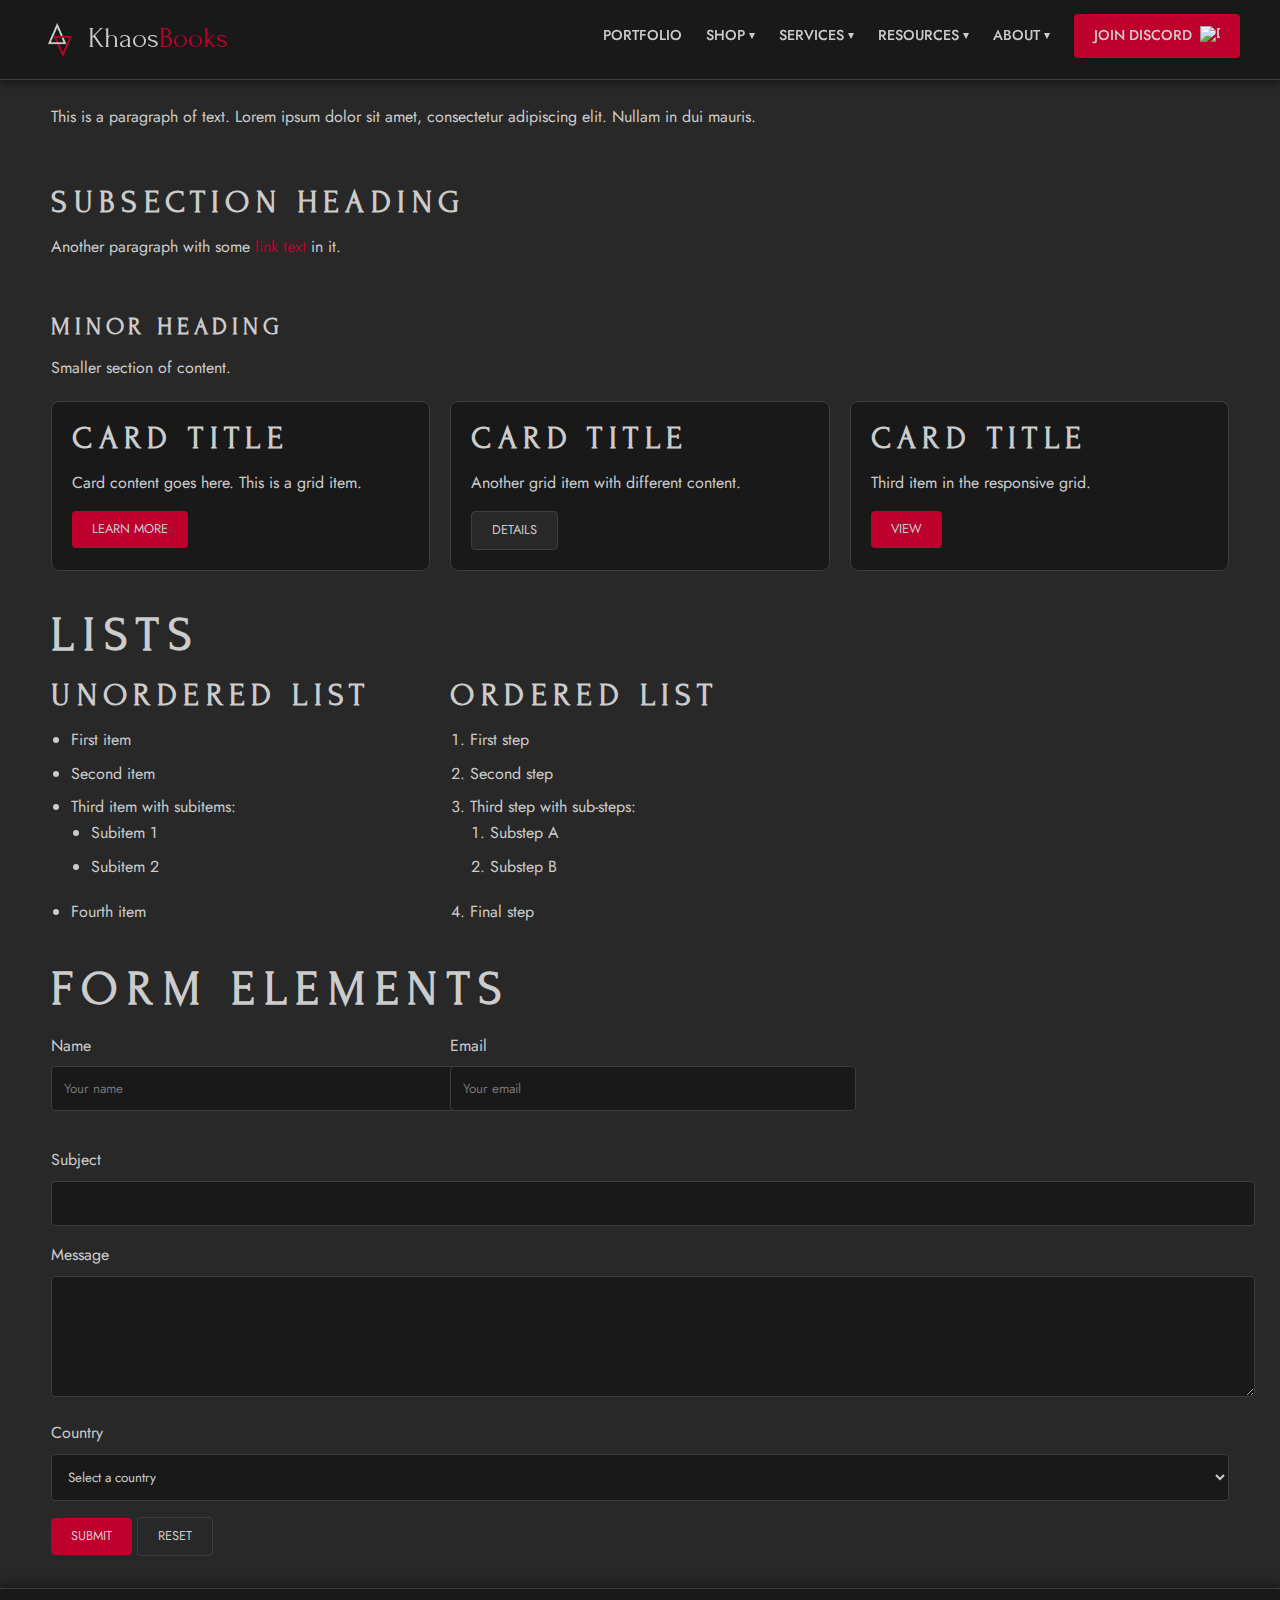
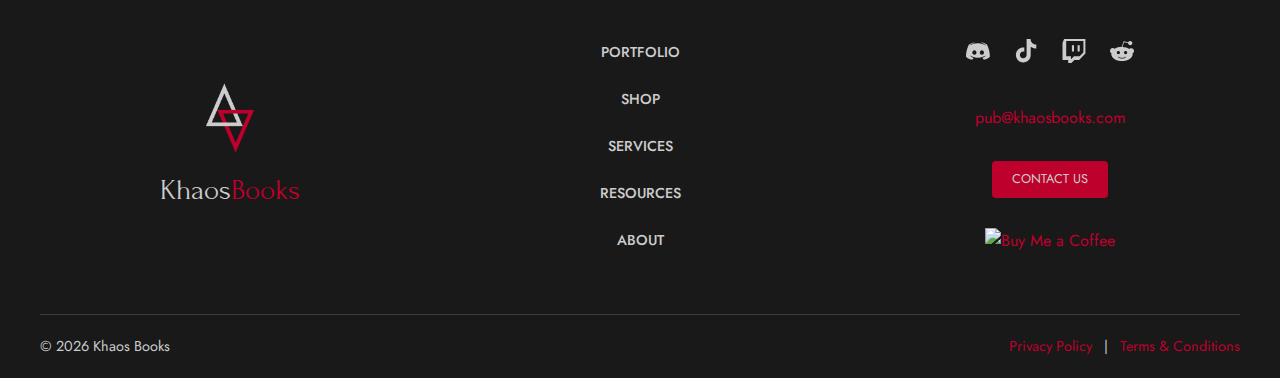
==== layout.html @ 7b0f3d01 "cleaning up head code" ====
<!DOCTYPE html>
<html lang="en">
<head>
    <script src="scripts/head.js"></script>
</head>
<body>
    <main class="container">

    <section>
        <h2>Section Heading</h2>
        <p>This is a paragraph of text. Lorem ipsum dolor sit amet, consectetur adipiscing elit. Nullam in dui mauris.</p>
        <div class="spacer"></div>
        <h3>Subsection Heading</h3>
        <p>Another paragraph with some <a href="#">link text</a> in it.</p>
        <div class="spacer"></div>
        <h4>Minor Heading</h4>
        <p>Smaller section of content.</p>
        
        <div class="grid">
            <div class="card">
                <h3>Card Title</h3>
                <p>Card content goes here. This is a grid item.</p>
                <button class="btn">Learn More</button>
            </div>
            <div class="card">
                <h3>Card Title</h3>
                <p>Another grid item with different content.</p>
                <button class="btn btn-secondary">Details</button>
            </div>
            <div class="card">
                <h3>Card Title</h3>
                <p>Third item in the responsive grid.</p>
                <button class="btn">View</button>
            </div>
        </div>
    </section>

    <section class="mt-3">
        <h2>Lists</h2>
        
        <div class="grid">
            <div>
                <h3>Unordered List</h3>
                <ul>
                    <li>First item</li>
                    <li>Second item</li>
                    <li>Third item with subitems:
                        <ul>
                            <li>Subitem 1</li>
                            <li>Subitem 2</li>
                        </ul>
                    </li>
                    <li>Fourth item</li>
                </ul>
            </div>
            
            <div>
                <h3>Ordered List</h3>
                <ol>
                    <li>First step</li>
                    <li>Second step</li>
                    <li>Third step with sub-steps:
                        <ol>
                            <li>Substep A</li>
                            <li>Substep B</li>
                        </ol>
                    </li>
                    <li>Final step</li>
                </ol>
            </div>
        </div>
    </section>

    <section class="mt-3">
        <h2>Form Elements</h2>
        
        <form>
            <div class="grid">
                <div>
                    <label for="name">Name</label>
                    <input type="text" id="name" placeholder="Your name">
                </div>
                <div>
                    <label for="email">Email</label>
                    <input type="email" id="email" placeholder="Your email">
                </div>
            </div>
            
            <label for="subject">Subject</label>
            <input type="text" id="subject">
            
            <label for="message">Message</label>
            <textarea id="message" rows="5"></textarea>
            
            <label for="country">Country</label>
            <select id="country">
                <option value="">Select a country</option>
                <option value="us">United States</option>
                <option value="ca">Canada</option>
                <option value="uk">United Kingdom</option>
            </select>
            
            <button type="submit" class="btn">Submit</button>
            <button type="reset" class="btn btn-secondary">Reset</button>
        </form>
    </section>
</main>
<script src="scripts/load-components.js"></script>
<script src="scripts/scripts.js"></script>
</body>
</html>
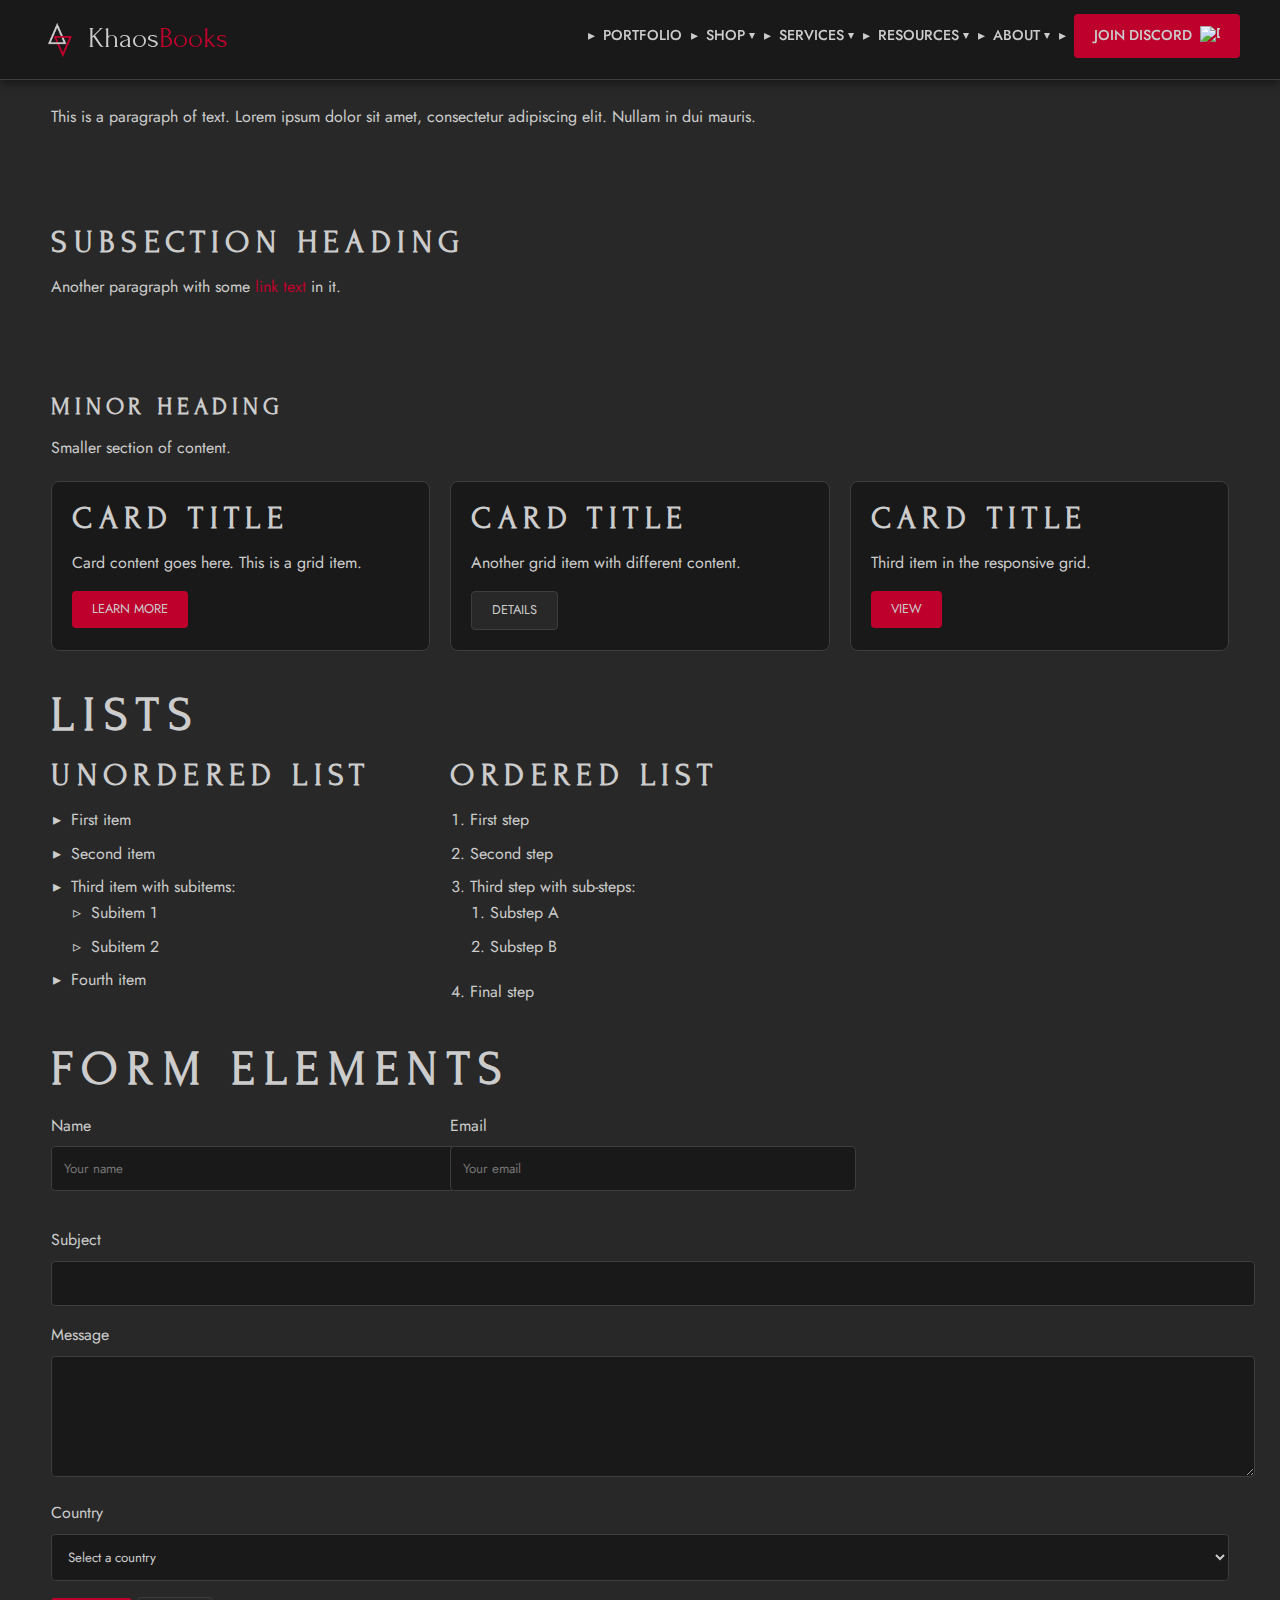
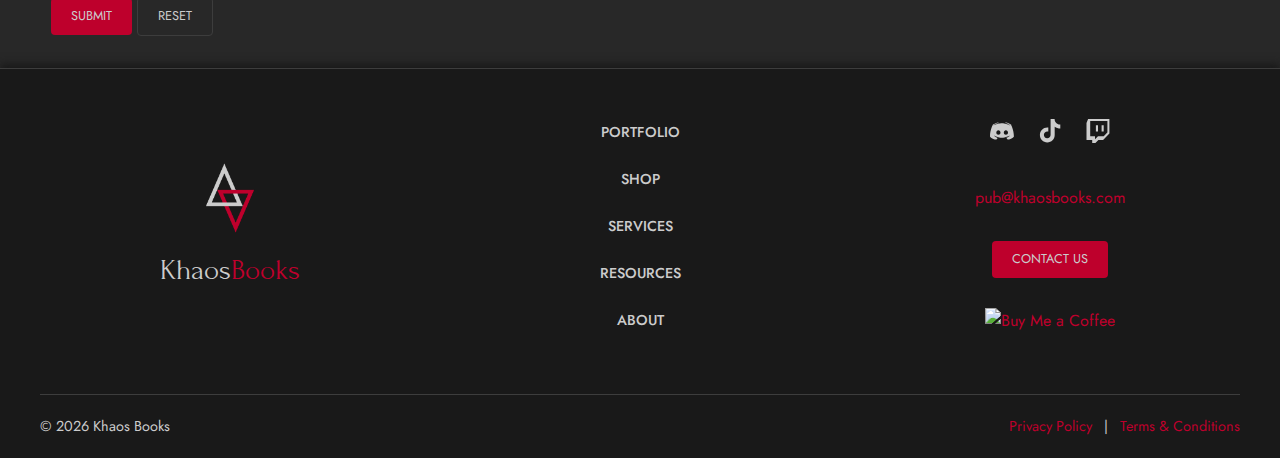
==== commit 9d0a7d6b: "minor style edits" ====
--- a/layout.html
+++ b/layout.html
@@ -45,7 +45,7 @@
                     <li>First item</li>
                     <li>Second item</li>
                     <li>Third item with subitems:
-                        <ul>
+                        <ul class="level2">
                             <li>Subitem 1</li>
                             <li>Subitem 2</li>
                         </ul>
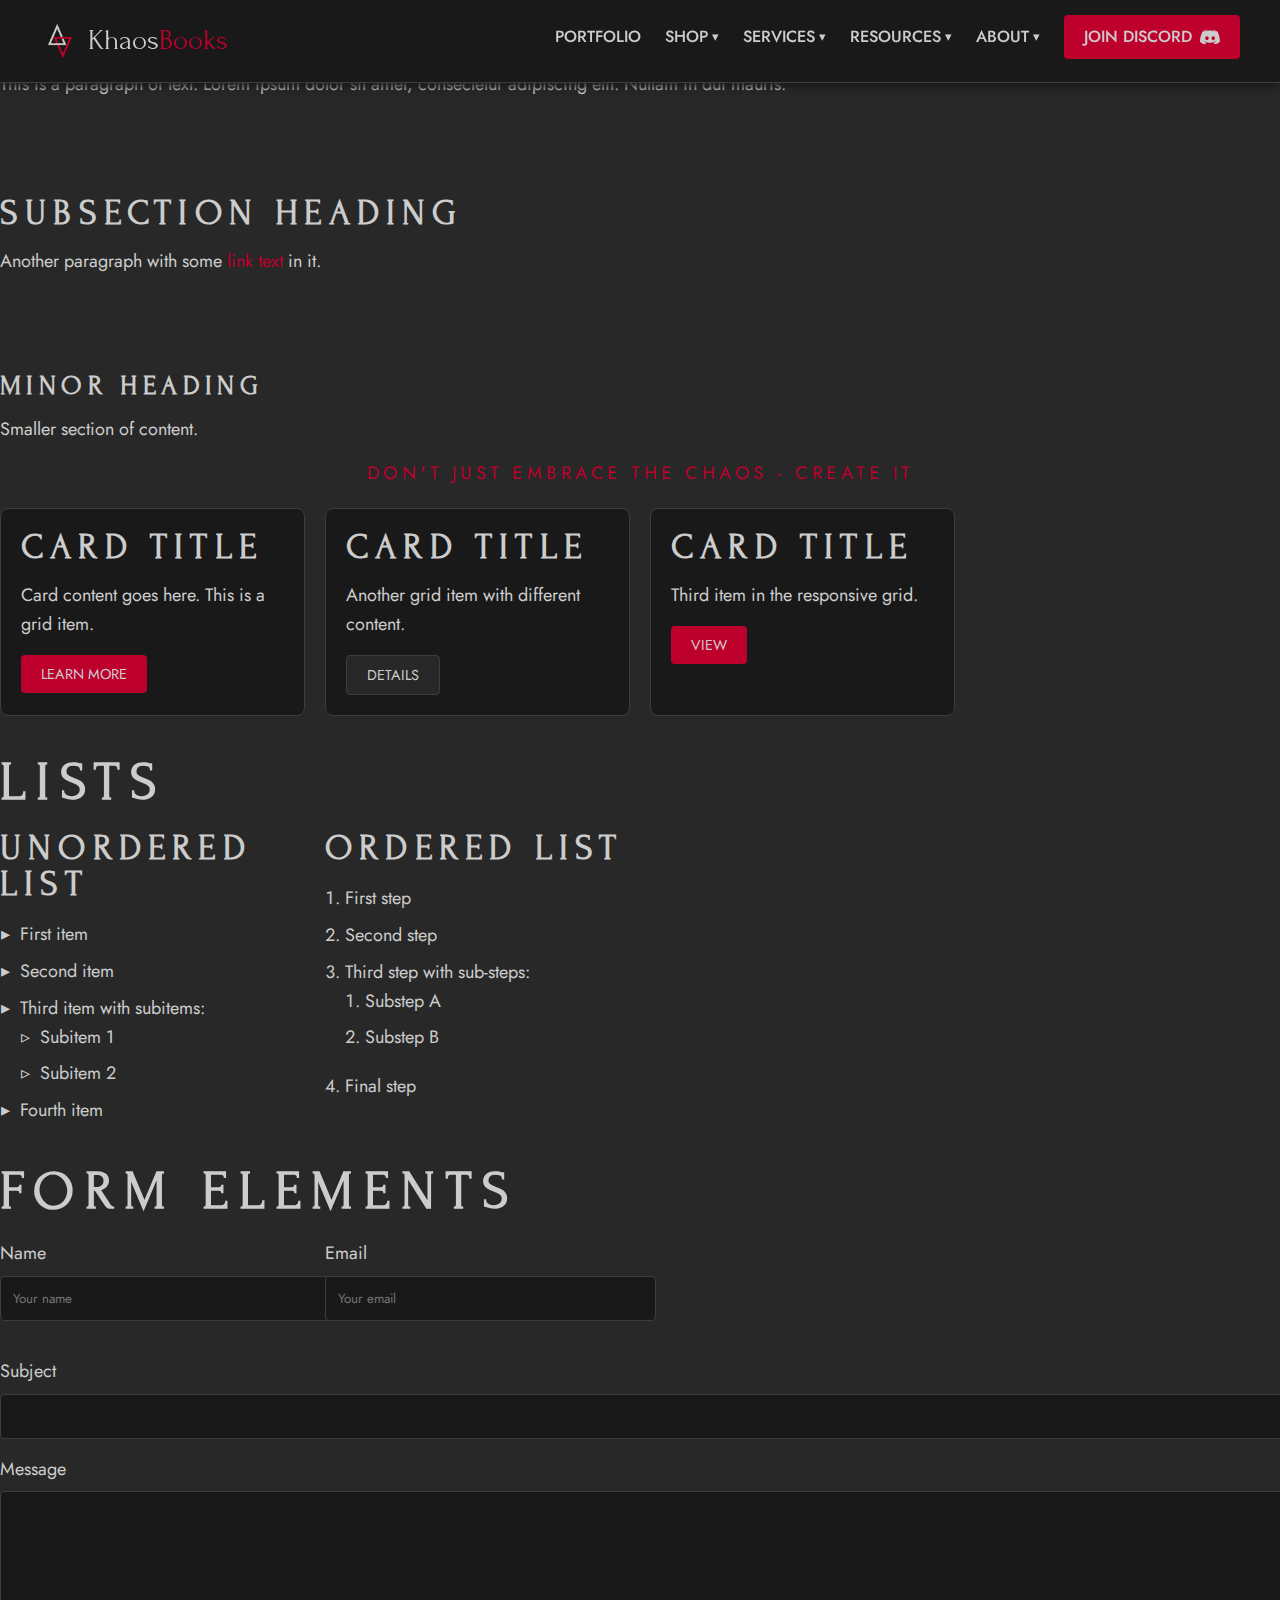
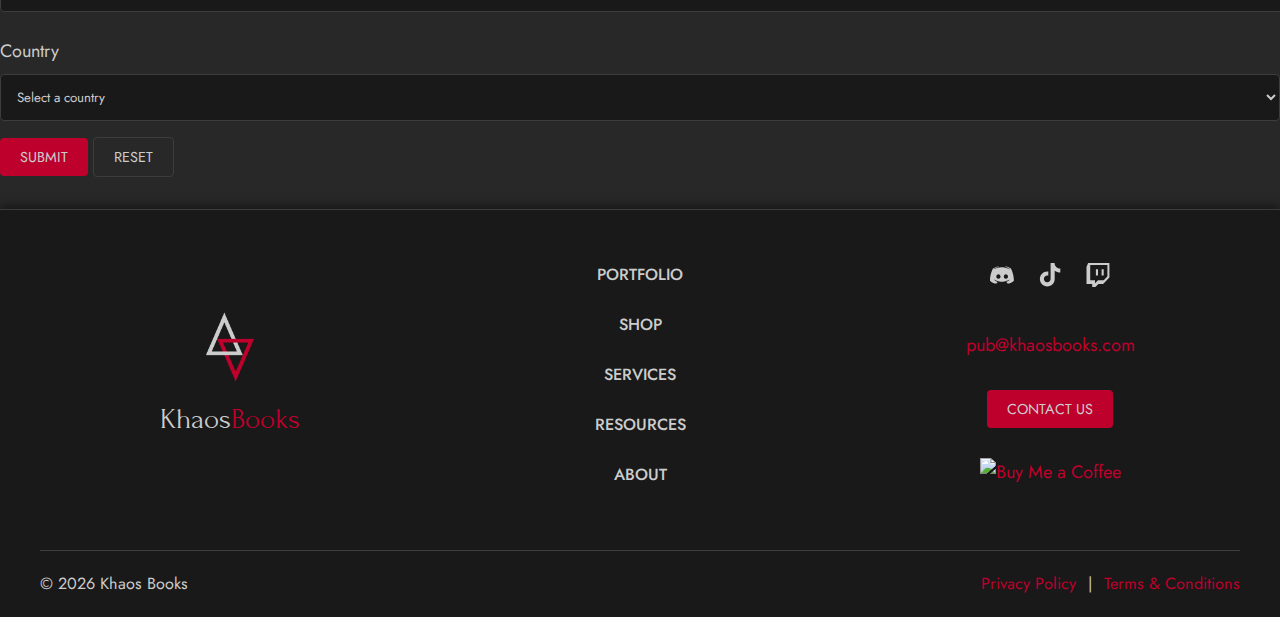
==== commit 8378b4f7: "minor coming soon page edits" ====
--- a/layout.html
+++ b/layout.html
@@ -15,6 +15,7 @@
         <div class="spacer"></div>
         <h4>Minor Heading</h4>
         <p>Smaller section of content.</p>
+        <h5>Don't just embrace the chaos - create it</h5>
         
         <div class="grid">
             <div class="card">
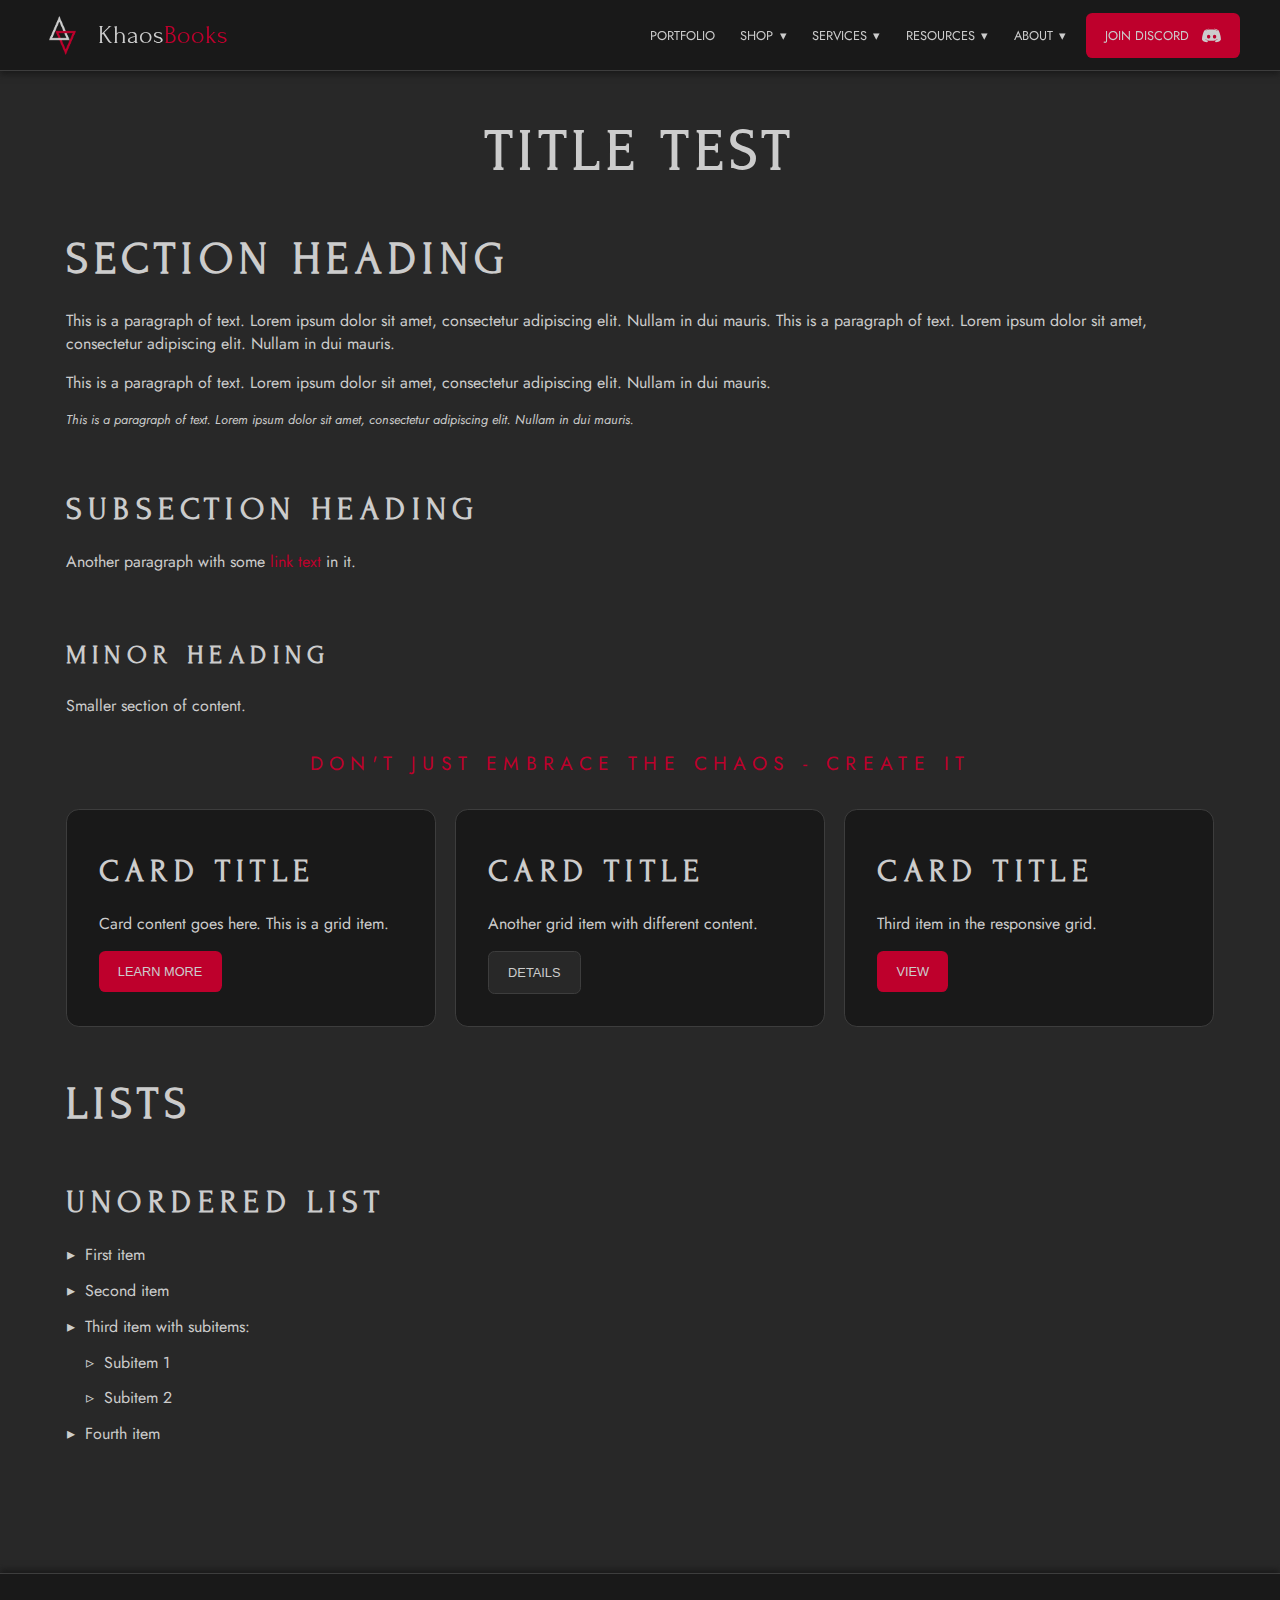
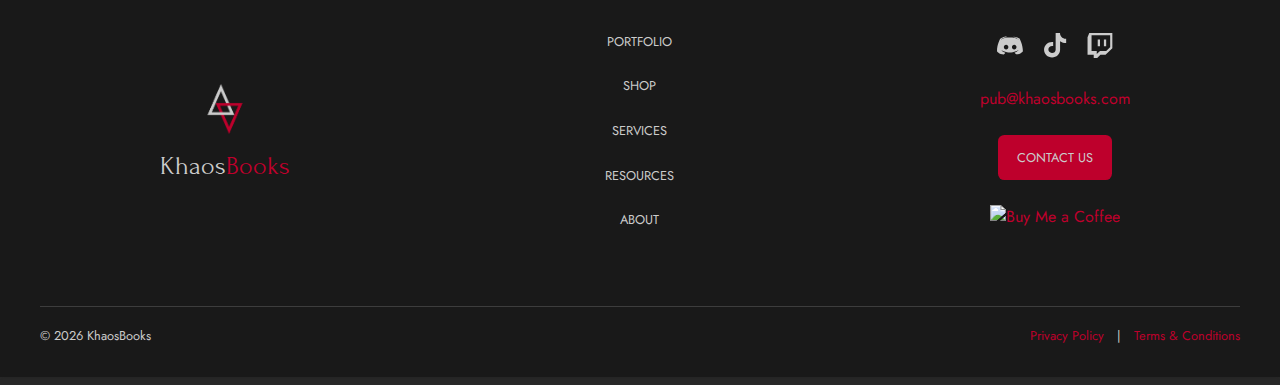
==== commit cac88e2e: "variables and menu clean ups" ====
--- a/layout.html
+++ b/layout.html
@@ -7,8 +7,11 @@
     <main class="container">
 
     <section>
+        <h1>Title test</h1>
         <h2>Section Heading</h2>
+        <This>This is a paragraph of text. Lorem ipsum dolor sit amet, consectetur adipiscing elit. Nullam in dui mauris. This is a paragraph of text. Lorem ipsum dolor sit amet, consectetur adipiscing elit. Nullam in dui mauris.</p>
         <p>This is a paragraph of text. Lorem ipsum dolor sit amet, consectetur adipiscing elit. Nullam in dui mauris.</p>
+        <p class="ps">This is a paragraph of text. Lorem ipsum dolor sit amet, consectetur adipiscing elit. Nullam in dui mauris.</p>
         <div class="spacer"></div>
         <h3>Subsection Heading</h3>
         <p>Another paragraph with some <a href="#">link text</a> in it.</p>
@@ -54,56 +57,7 @@
                     <li>Fourth item</li>
                 </ul>
             </div>
-            
-            <div>
-                <h3>Ordered List</h3>
-                <ol>
-                    <li>First step</li>
-                    <li>Second step</li>
-                    <li>Third step with sub-steps:
-                        <ol>
-                            <li>Substep A</li>
-                            <li>Substep B</li>
-                        </ol>
-                    </li>
-                    <li>Final step</li>
-                </ol>
-            </div>
         </div>
-    </section>
-
-    <section class="mt-3">
-        <h2>Form Elements</h2>
-        
-        <form>
-            <div class="grid">
-                <div>
-                    <label for="name">Name</label>
-                    <input type="text" id="name" placeholder="Your name">
-                </div>
-                <div>
-                    <label for="email">Email</label>
-                    <input type="email" id="email" placeholder="Your email">
-                </div>
-            </div>
-            
-            <label for="subject">Subject</label>
-            <input type="text" id="subject">
-            
-            <label for="message">Message</label>
-            <textarea id="message" rows="5"></textarea>
-            
-            <label for="country">Country</label>
-            <select id="country">
-                <option value="">Select a country</option>
-                <option value="us">United States</option>
-                <option value="ca">Canada</option>
-                <option value="uk">United Kingdom</option>
-            </select>
-            
-            <button type="submit" class="btn">Submit</button>
-            <button type="reset" class="btn btn-secondary">Reset</button>
-        </form>
     </section>
 </main>
 <script src="scripts/load-components.js"></script>
